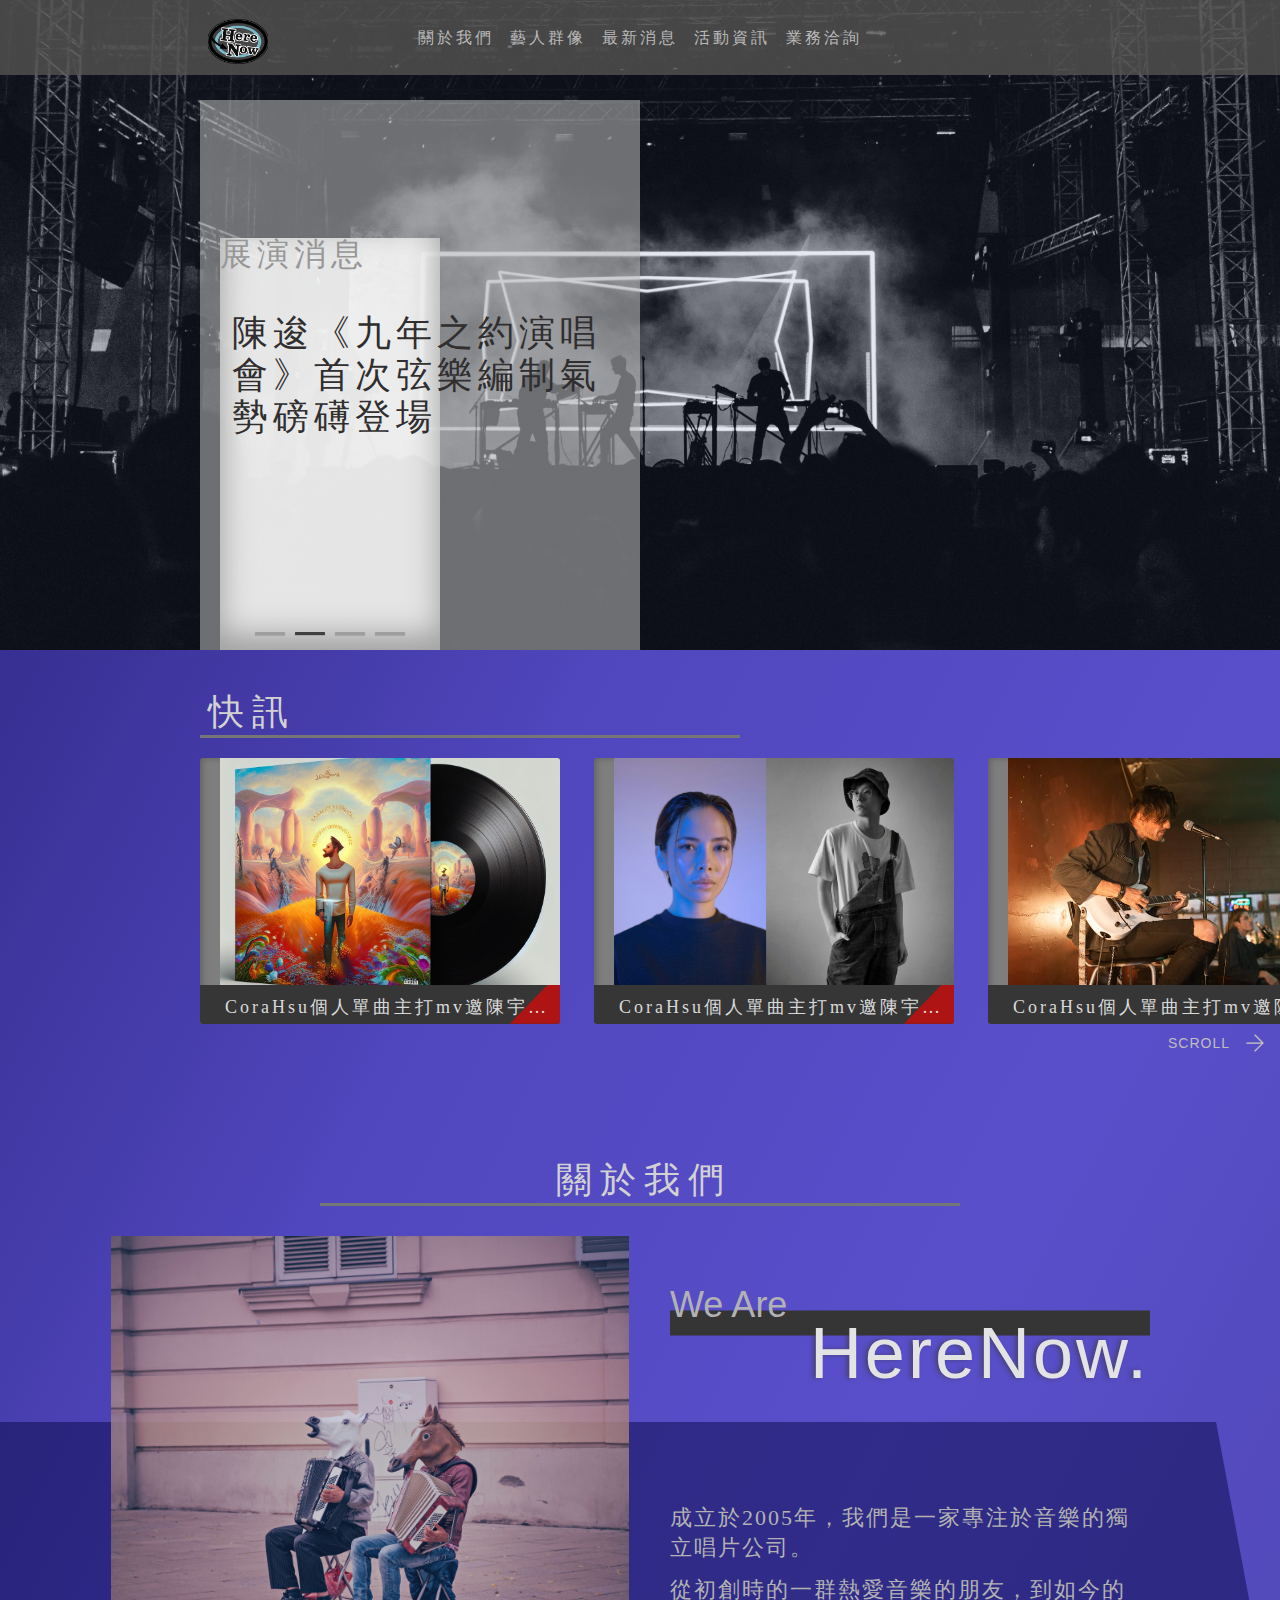
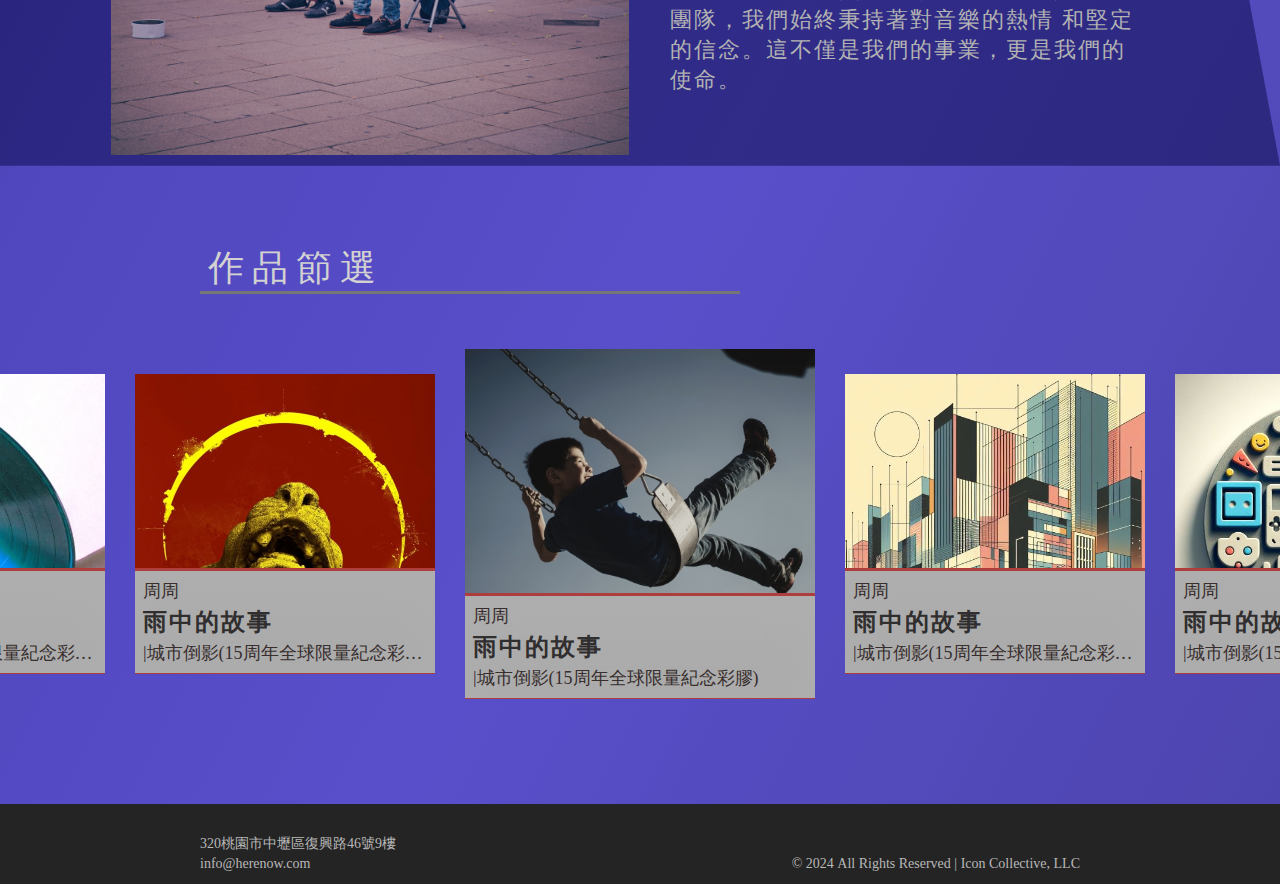
==== index.html @ ae44ec6a "first add file" ====
<!DOCTYPE html>
<html lang="en">
<head>
    <meta charset="UTF-8">
    <meta name="viewport" content="width=device-width, initial-scale=1.0">
    <title>HereNow Music</title>
    <link rel="stylesheet" href="style/reset.css">
    <link rel="stylesheet" href="style/index.css">
    <link rel="stylesheet" href="style/common.css">
    <!-- google fonts -->
    <link rel="preconnect" href="https://fonts.googleapis.com">
    <link rel="preconnect" href="https://fonts.gstatic.com" crossorigin>
    <link href="https://fonts.googleapis.com/css2?family=Noto+Sans+TC:wght@100..900&display=swap" rel="stylesheet">
    <link rel="stylesheet" href="https://fonts.googleapis.com/css2?family=Material+Symbols+Outlined:opsz,wght,FILL,GRAD@24,200,0,0" />
    <!-- google icon -->
    <link rel="stylesheet" href="https://fonts.googleapis.com/css2?family=Material+Symbols+Outlined:opsz,wght,FILL,GRAD@20..48,100..700,0..1,-50..200" />
    <style>
        .material-symbols-outlined {
            font-variation-settings:
            'FILL' 0,
            'wght' 200,
            'GRAD' 0,
            'opsz' 24
            }
        </style>

</head>
<body>
    <header>

        <nav>
            <div class="nav-container">
                <div class="nav-logo"><a href="index.html"><img src="imgs/logo2.png" alt=""></a></div>
                <div class="nav-linkList">
                    <ul>
                        <!-- <li><img src="imgs/logo2.png" width="40px" height="30px" style="padding: 0 10px;"  alt=""></li> -->
                        <li><a href="about.html">關於我們</a></li>
                        <li><a href="artists.html">藝人群像</a></li>
                        <li><a href="#">最新消息</a></li>
                        <li><a href="#">活動資訊</a></li>
                        <li><a href="#">業務洽詢</a></li>
                    </ul>
                </div>
            </div>
        </nav>
    </header>

    <div class="sliderSection">
        <div class="slider-content-container">
            <div class="slider-img">
                <img src="imgs/main_page/slide01.jpg" alt="">
            </div>
            <div class="slider-content">
                <!-- d -->
                <div class="slider-titleBox">
                    <h2>陳逡《九年之約演唱會》首次弦樂編制氣勢磅礡登場</h2>
                    <div class="title-drop"><p>展演消息</p></div>
                    <div class="slider-btns">
                        <div class="slider-btnsWrap">
                            <button class="sliderBtn"></button>
                            <button class="sliderBtn"></button>
                            <button class="sliderBtn"></button>
                            <button class="sliderBtn"></button>

                        </div>
                    </div>
                </div>
            </div>
        </div>
    </div>

    <section class="section-news">
        <div class="section-news-title">
            <h3>快訊</h3>
        </div>
        <div class="section-news-card-wrapper-container">
            <div class="section-news-card-wrapper">
                <div class="news-card">
                    <div class="news-card-img">
                        <img src="imgs/main_page/news01.jpg">
                    </div>
                <div class="news-card-title">
                    <h4>CoraHsu個人單曲主打mv邀陳宇出演</h4>
                    <div class="news-card-title-deco">
                        </div>
                </div>
                </div>
                <div class="news-card">
                    <div class="news-card-img">
                        <img src="imgs/main_page/news02.png">
                    </div>
                <div class="news-card-title">
                    <h4>CoraHsu個人單曲主打mv邀陳宇出演</h4>
                    <div class="news-card-title-deco">
                        </div>
                </div>
                </div>
                <div class="news-card">
                    <div class="news-card-img">
                        <img src="imgs/main_page/news03.jpg">
                    </div>
                <div class="news-card-title">
                    <h4>CoraHsu個人單曲主打mv邀陳宇出演</h4>
                    <div class="news-card-title-deco">
                        </div>
                </div>
                </div>
                <div class="news-card">
                    <div class="news-card-img">
                        <img src="imgs/main_page/news01.jpg">
                    </div>
                <div class="news-card-title">
                    <h4>CoraHsu個人單曲主打mv邀陳宇出演</h4>
                    <div class="news-card-title-deco">
                        </div>
                </div>
                </div>
                <div class="news-card">
                    <div class="news-card-img">
                        <img src="imgs/main_page/news01.jpg">
                    </div>
                <div class="news-card-title">
                    <h4>CoraHsu個人單曲主打mv邀陳宇出演</h4>
                    <div class="news-card-title-deco">
                        </div>
                </div>
                </div>
            </div>

        </div>
        <div class="section-news-wrapper-btn">  
            <div class="scroll-content">
                <span>SCROLL</span>
                
                <span class="material-symbols-outlined news-arrow-icon">arrow_forward</span>
        </div>
        </div>
    </section>











    <section class="section-about">
        <div class="section-about-title">
            <h3>關於我們</h3>
        </div>
        <div class="section-about-content-container">
            <div class="section-about-content">
                <div class="about-content-img">
                    <img src="imgs/main_page/about.png" alt="">
                    <!-- <img src="https://fakeimg.pl/300x300/200"> -->
                </div>
                <div class="about-content-txt">
                    <div class="about-content-txt-slogan">
                        <h3 class="slogan-line-holder">We Are</h3>
                        <h3>HereNow.</h3>
                    </div>
                    <div class="about-content-txt-intro">
                        <p>成立於2005年，我們是一家專注於音樂的獨立唱片公司。
                        </p>
                        <p>從初創時的一群熱愛音樂的朋友，到如今的團隊，我們始終秉持著對音樂的熱情 和堅定的信念。這不僅是我們的事業，更是我們的使命。
                        </p>
                    </div>
                </div>
            </div>
        </div>  
    </section>
    <section class="section-selected">
        <div class="section-selected-title">
            <h3>作品節選</h3>
        </div>
        <div class="section-selected-works-wrapper-container">
            <div class="selected-works-wrapper">
                <div class="works-item">
                    <div class="works-item-img">
                        <img src="imgs/main_page/works/works03_c.jpg">
                    </div>
                    <div class="works-item-info">
                        <p>周周</p>
                        <h4>雨中的故事</h4>
                        <p>|城市倒影(15周年全球限量紀念彩膠)</p>
                    </div>
                </div>
                <div class="works-item">
                    <div class="works-item-img">
                        <img src="imgs/main_page/works/works02_c.jpg">
                    </div>
                    <div class="works-item-info">
                        <p>周周</p>
                        <h4>雨中的故事</h4>
                        <p>|城市倒影(15周年全球限量紀念彩膠)</p>
                    </div>
                </div>
                <div class="works-item">
                    <div class="works-item-img">
                        <img src="imgs/main_page/works/works01_c.jpg">
                    </div>
                    <div class="works-item-info">
                        <p>周周</p>
                        <h4>雨中的故事</h4>
                        <p>|城市倒影(15周年全球限量紀念彩膠)</p>
                    </div>
                </div>
                <div class="works-item">
                    <div class="works-item-img">
                        <img src="imgs/main_page/works/works04_c.jpg">
                    </div>
                    <div class="works-item-info">
                        <p>周周</p>
                        <h4>雨中的故事</h4>
                        <p>|城市倒影(15周年全球限量紀念彩膠)</p>
                    </div>
                </div>
                <div class="works-item">
                    <div class="works-item-img">
                        <img src="imgs/main_page/works/works05_c.jpg">
                    </div>
                    <div class="works-item-info">
                        <p>周周</p>
                        <h4>雨中的故事</h4>
                        <p>|城市倒影(15周年全球限量紀念彩膠)</p>
                    </div>
                </div>

            </div>
            </div>
        </div>    
    </section>

    <footer>
        <nav >
            <div class="footer-navWrapper">
                <div class="footer-nav-info">
                    <p>320桃園市中壢區復興路46號9樓</p>
                    <p>info@herenow.com</p>
                </div>
                <div class="footer-nav-copywright">
                    <p>© 2024 All Rights Reserved | Icon Collective, LLC</p>
                </div>
            </div>
        </nav>
    </footer>

</body>
</html>
---- style/index.css ----
body{
    background-image: linear-gradient(to right bottom, #2a237a, #332b8a, #3d349b, #463dac, #5046bd, #5349c1, #564cc6, #594fca, #564cc3, #534abc, #5047b5, #4d45ae);
    /* height: 1200px; */
}
.slider-section{
    width: 100vw;
    max-width: 100%;
    height: 650px;
    /* border: 1px solid black; */
    background-color: #25295fa1;
    z-index: 0;
    position: relative;
}


.slider-content-container{
    height: calc(650px - 75px);
    background-color: #203b851e;
}


.slider-img{
    width: 100%;
    height: calc(650px);
    overflow: hidden;
    position: absolute;
    top: 0;
    z-index: -1;
    background-color: #1a1a1a;


}
.slider-img img{
    display: block;
    margin: auto;
    max-width: 1920px;
    width: 100%;
    height: 100%;
    object-fit:cover;
    
    
}
.slider-content{
    box-sizing: border-box;
    margin:0 200px;
    height: 100%;
    padding-top: 25px;
}
.slider-titleBox{
    width: 50%;
    height: calc(100% );
    background-color: #b9b9b98f;

    padding: 20px;
    box-sizing: border-box;
    display: flex;
    align-items: center;
    position: relative;

}
.slider-titleBox h2{
    width: fit-content;
    height: fit-content;
    font-size: 36px;
    font-weight: 500;
    color: #302e2e;
    letter-spacing: 5px;
    line-height: 42px;
    z-index: 2;
    padding-left: 12px;
}
.slider-titleBox .title-drop{
    position: absolute;
    width: 50%;
    height: 75%;
    background-color: #ffffffd2;
    bottom: 0;
    box-shadow: inset 0px -14px 30px 1px rgba(138, 138, 138, 0.774);
}
.title-drop p{
    font-size: 32px ;
    letter-spacing: 5px;
    color: rgb(151, 151, 151);
    position: absolute;
    top: 0;
}
.slider-titleBox .slider-btns{
    position: absolute;
    bottom: 0;
    left: 25%;
    padding: 0px 20px;
    padding-bottom: 15px;
    transform: translateX(-75px);
    /* border: 1px solid #000; */
}

.slider-btnsWrap{
    width: 150px;
    height: 3px;
    display: flex;
    column-gap: 10px;
    box-sizing: border-box;
    
}
.slider-btnsWrap button.sliderBtn{
    border-radius: .5px;
    background-color: #9e9e9e;
    width: 40px;
    box-shadow: 0px 1px 1px #6666664f;
}
.slider-btnsWrap button.sliderBtn:nth-child(2){
    background-color: #3f3f3f;
    /* box-shadow: 0px 1px 1px #363636; */
}

.slider-btnsWrap button.sliderBtn:hover{
    background-color: #646464;
    box-shadow: inset 0px 1px 3px #8a8a8ab6;

}
/* section-slider ends */
/* -------------------------------------------- */
/* section-news starts */
.section-news{
    /* background-color: #ffffff21; */
    padding-top: 40px;
    position: relative;
    width: 100%;
}
.section-news-title{
    margin-left: 200px;
}
.section-news-title h3{
    width: 50%;

    display: inline-block;
    border-bottom: 3px solid #767676;
    font-size: 36px;
    letter-spacing: 8px;
    line-height: 45px ;
    text-indent: 8px;
    font-weight: 400;
    color: #d2d2d2;
    position: relative;
}

.section-news-card-wrapper-container{
    /* background-color: #30345f; */
    margin-top: 20px;
    margin-left: 200px;
    overflow-x: scroll;
    padding-bottom: 36px;
    position: relative;
    

}
/* scroll-bar */
.section-news-card-wrapper-container::-webkit-scrollbar{
    
    height: 2px;
}
.section-news-card-wrapper-container::-webkit-scrollbar-track{
    background-color: #f3f3f3a6;
    border-radius: 10px;
    margin-left: 600px;
    margin-right: 0px;
}
.section-news-card-wrapper-container::-webkit-scrollbar-thumb{
    border-radius: 10px;
    width: 30px;
    background-color: rgb(54, 84, 182);}

/* news card  */
.section-news-card-wrapper{
    width: 3000px;
    /* background-color: #fff; */
}
.section-news-wrapper-btn{
    width: 100%;
    height: 15px;
    /* background-color: #6969695e; */
}
.section-news-wrapper-btn .scroll-content{
    position: absolute;
    right: 0;
    bottom: 20px;
    color:#fff;
    display: inline-flex;
    align-items: center;
    /* background-color: #fff; */
    
}
.scroll-content span{
    color: #bebebe;
    
}
.scroll-content span:nth-child(1){
    
    font-size: 14px;
    letter-spacing: 1px;
    font-weight: thin;
    font-family: 'Lucida Sans', 'Lucida Sans Regular', 'Lucida Grande', 'Lucida Sans Unicode', Geneva, Verdana, sans-serif;
}
.scroll-content span:nth-child(2){
    
    font-size: 30px;
    font-weight: 600;
    padding-left: 10px;
    margin-right: 10px;
}

.news-card{
    display: inline-block;
    width: 360px;
    border-radius: 3px;
    margin-right: 30px;
    overflow: hidden;

    background-color: #7e7e7e;
    box-shadow: 0 4px 8px 0 rgba(0, 0, 0, 0.2), 0 6px 20px 0 rgba(0, 0, 0, 0.19);
    box-shadow: inset 2px 0 6px #49494994;
}
.news-card-img{
    padding-left: 20px;
}
.news-card-img img{
    width: 100%;
    aspect-ratio: 3/2;
    object-fit: cover;
    display: block;
}


.news-card-title{
    background-color: #363636;
    padding-top:8px ;
    padding-bottom: 3px;
    position: relative;

}
.news-card-title-deco{
    display: block;
    content: ' ';
    background-color: #af1414;
    width: 50px;
    height: 100%;
    bottom: 0;
    right: 0;
    clip-path: polygon(75% 0%, 100% 0, 100% 100%, 0% 100%);
    z-index: 1;
    position: absolute;
}

.news-card-title h4{
    /* border: 1px solid #000; */
    color: #d9d9d9;
    font-size: 18px;
    text-indent: 5px;
    padding-left: 20px;
    line-height: 28px;
    font-weight: 300;
    letter-spacing: 3px;
    position: relative;
    z-index: 2;

    text-overflow: ellipsis;
    white-space: nowrap;
    overflow:hidden;
}

/* section-news ends */
/* -------------------------------------------- */
/* section-about starts */
.section-about{
    /* background-color: #ffffff21; */
    padding-top: 80px;
    position: relative;
}

.section-about-title{
    /* margin-left: 200px; */
    width: 100%;
    margin: auto;
}

.section-about-title h3{
    /* border: 1px solid #000; */
    width: 50%;
    margin: auto;

    text-align: center;

    display: block;
    border-bottom: 3px solid #767676;
    font-size: 36px;
    letter-spacing: 8px;
    line-height: 45px ;
    text-indent: 8px;
    font-weight: 400;
    color: #d2d2d2;
    position: relative;
}
/* ---about-content */

.section-about-content-container{
    /* display: flex; */
    margin: 0 100px;
    margin-top: 20px;
    box-sizing: border-box;
}
.section-about-content-container::before{
    content: "";
    width: 100%;
    height: 50%;
    background-color: #0e0d4e88;
    position: absolute;
    left: 0;
    bottom: 0;
    z-index: -1;
    clip-path: polygon(0 0, 95% 0%, 100% 100%, 0% 100%);

}
.section-about-content{
    width: 100%;
    display: flex;
}
.about-content-img{
    box-sizing: border-box;
    padding: 1%;
    width: 50%;
    height: 50%;
    /* background-color: #fff; */
    overflow: hidden;
}
.about-content-img img{
    width: 100%;
    height: 100%;
    display: block;
    aspect-ratio: 1/1;
    object-fit: cover;
}

/*-------about-content-txt  */
.about-content-txt{
    width: 50%;
    max-width: 720px;
    /* height: 100%; */
    box-sizing: border-box;
    margin: auto;
    padding: 0 30px;
    /* background-color: #fff; */
    display: flex;
    gap: 80px;
    /* align-items:spa; */
    /* align-content: center; */
    flex-wrap: wrap;
}
.about-content-txt-slogan{
    width: 100%;
} 
.about-content-txt-slogan h3{
    font-family:'Lucida Sans', 'Lucida Sans Regular', 'Lucida Grande', 'Lucida Sans Unicode', Geneva, Verdana, sans-serif;
    font-weight: 500;
    position: relative;
    z-index: 2;
} 
.about-content-txt-slogan .slogan-line-holder::after{
    content: "";
    width: 100%;
    height: 25px;
    background-color: #353535;
    position: absolute;
    bottom: -0px;
    transform: translateY(50%);
    left: 0;
    z-index: -1;
}
/* we are */
.about-content-txt-slogan h3:nth-child(1){
    font-size: 36px;
    /* line-height: 30px; */
    color: #b2b2b2;
}
/* here now */
.about-content-txt-slogan h3:nth-child(2){
    float: right;
    font-size: 72px;
    letter-spacing: 3px;
    line-height: 60px;
    /* margin-top: -1px; */
    padding-bottom: 18px;
    color: #e3e3e3;
    text-shadow: -3px 0px 4px rgba(58, 58, 58, 0.53);

}

.about-content-txt-intro{
    padding: 10px 0;
    padding-right: 10px;
}
.about-content-txt-intro p{
    color: #b2b2b2;
    font-size:22px;
    letter-spacing: 2px;
    line-height: 30px;
    margin-top: 12px;
}




/* section-about ends */
/* -------------------------------------------- */
/* section-selected starts */


.section-selected{
    /* background-color: #ffffff21; */
    padding-top: 80px;
}
.section-selected-title{
    margin-left: 200px;
}

.section-selected-title h3{
    width: 50%;

    display: inline-block;
    border-bottom: 3px solid #767676;
    font-size: 36px;
    letter-spacing: 8px;
    line-height: 45px ;
    text-indent: 8px;
    font-weight: 400;
    color: #d2d2d2;
    position: relative;
}

.section-selected-works-wrapper-container{
    padding: 30px 0px;
    /* width: 100%; */
    overflow-x: hidden;
    /* overflow-y: hidden; */
    /* overflow-x: scroll; */
}
/* .section-selected-works-wrapper-container::-webkit-scrollbar{
    scroll-snap-align: center;
} */
.selected-works-wrapper{

    width: 1800px;
    height: 400px;
    box-sizing: border-box;
    margin-left: calc(-75px - (825px - 50%));
    /* margin-left: calc(-50%); */
    display: flex;
    justify-content: center;
    align-items: center;
    

}
.works-item{
    /* display: inline-block; */
    flex-shrink: none;
    width: 300px;
    height: 300px;
    background-color: #fff;
    position: relative;
    /* margin: auto; */
    margin: 0 15px;
    transition: all .5s;
    overflow: hidden;
}

/* info - hover */
.works-item:hover{
    width: 320px;
    height: 320px;

}
.works-item:hover .works-item-info{
    bottom: -120px;
    opacity: 0;
    transform: rotate(45deg) ;
}




.works-item:nth-child(3){
    /* display: inline-block; */
opacity: 100%;
width: 350px;
height: 350px;
}



.works-item-img{
    width: 100%;
    height: 100%;
    background-color: #1d1d1d;
}
.works-item-img img{
    display: block;
    width: 100%;
    height: 100%;
    object-fit: cover;
}
.works-item-info{
    background-color: #acacac;
    box-shadow: inset -1px 26px 50px -6px #afafaf;

    position: absolute;
    width: 100%;
    bottom: 0;
    /* height: 30%; */
    display: flex;
    flex-wrap: wrap;
    box-sizing: border-box;
    padding: 6px 8px;
    transition: all .8s;
    border-top: 3px solid #af1414bb;
    border-bottom: .5px solid #af1414bb;
    
    
}
.works-item-info p,.works-item-info h4{
    /* background-color: #99999981; */
    width: 100%;
    margin: 5px 0;
}
.works-item-info h4{
    font-size: 24px;
    letter-spacing: 2px;
    color: #302e2e;
    font-weight: 600;
}

.works-item-info p{
    width: 100%;
    font-size: 18px;
    color: #382e2e;
    text-overflow: ellipsis;
    white-space: nowrap;
    overflow:hidden;
}
---- style/common.css ----
*{
    padding: 0;
    margin: 0;
    list-style: none;
    text-decoration: none;
    color: black;   
    font-family: "Noto Sans TC";
    font-weight: 300;
    font-size: 18px;
}
body{
    position: relative;
    background-color: #1c2b81;
    /* height: 2500px; */
}
button{
    background: none;
    border: 0;
    padding: 0;
    margin: 0;
}
header nav{
    box-sizing: border-box;

    background-color: rgba(84, 84, 84, 0.804);
    /* margin-bottom: 40px; */
    height: 75px;
}
header nav .nav-container{
    height: 100%;
    width: 100%;
    /* background-color: rgb(158, 102, 29); */
    width: calc(100vw - 400px);
    display: flex;
    max-width: calc(100% - 400px);
    margin: auto;
}
header .nav-container .nav-logo{
    width: 60px;
    height: 45px;
    /* border: 1px solid #000; */
    padding: 8px;
    /* margin-left: 10px; */
    position: absolute;
    left: 200px;
    top: calc(75px/2 - 53px/2);
}
header .nav-container .nav-logo:hover{
    background-color: #6d6d6d;
    border-radius: 2px;
}
header .nav-container .nav-logo:hover img{
    filter: drop-shadow(0px 0px 3px #9e9e9e);
}


header .nav-container .nav-logo img{
    width: 100%;
    height: 100%;
    object-fit: cover;
    
}
header .nav-linkList{
    /* border: 1px solid #000; */
    height: 30px;
    margin: auto;

}
header .nav-container .nav-linkList ul{
    display: flex;
    height: 30px;
    /* line-height: 60px; */
    justify-content: center;
}
header .nav-linkList ul li{
    /* background-color: #777; */
    
    /* padding: 2px 5px; */
    /* margin:0 5px ; */
    transition: all .3s ease-in;
}
header .nav-linkList ul li a{
    font-size: 16px;
    letter-spacing: 3px;
    line-height: 30px;
    height: 100%;
    color: rgb(185, 185, 185);
    padding: 0 8px;
    display: block;
}
/* .nav-linkList ul li:hover{
    background-color: #6d6d6d;
    color: white;
    border-radius: 3px;
} */
header .nav-linkList ul li:hover a{
    background-color: #6d6d6d;

    color: white;
}

/* footer */
footer{
    margin-top: 50px;
}
footer nav{
    /* display: f; */
    height: auto;
    background-color: #242424;
    padding: 0 200px;
    padding-top: 20px;

}


.footer-navWrapper{
    display: flex;
    justify-content: space-between;
    align-items: flex-end;
    padding: 10px 0;
}

div[class^="footer-nav-"] p{
    color: rgb(184, 184, 184);
    font-size: 14px;
    line-height: 20px;
}
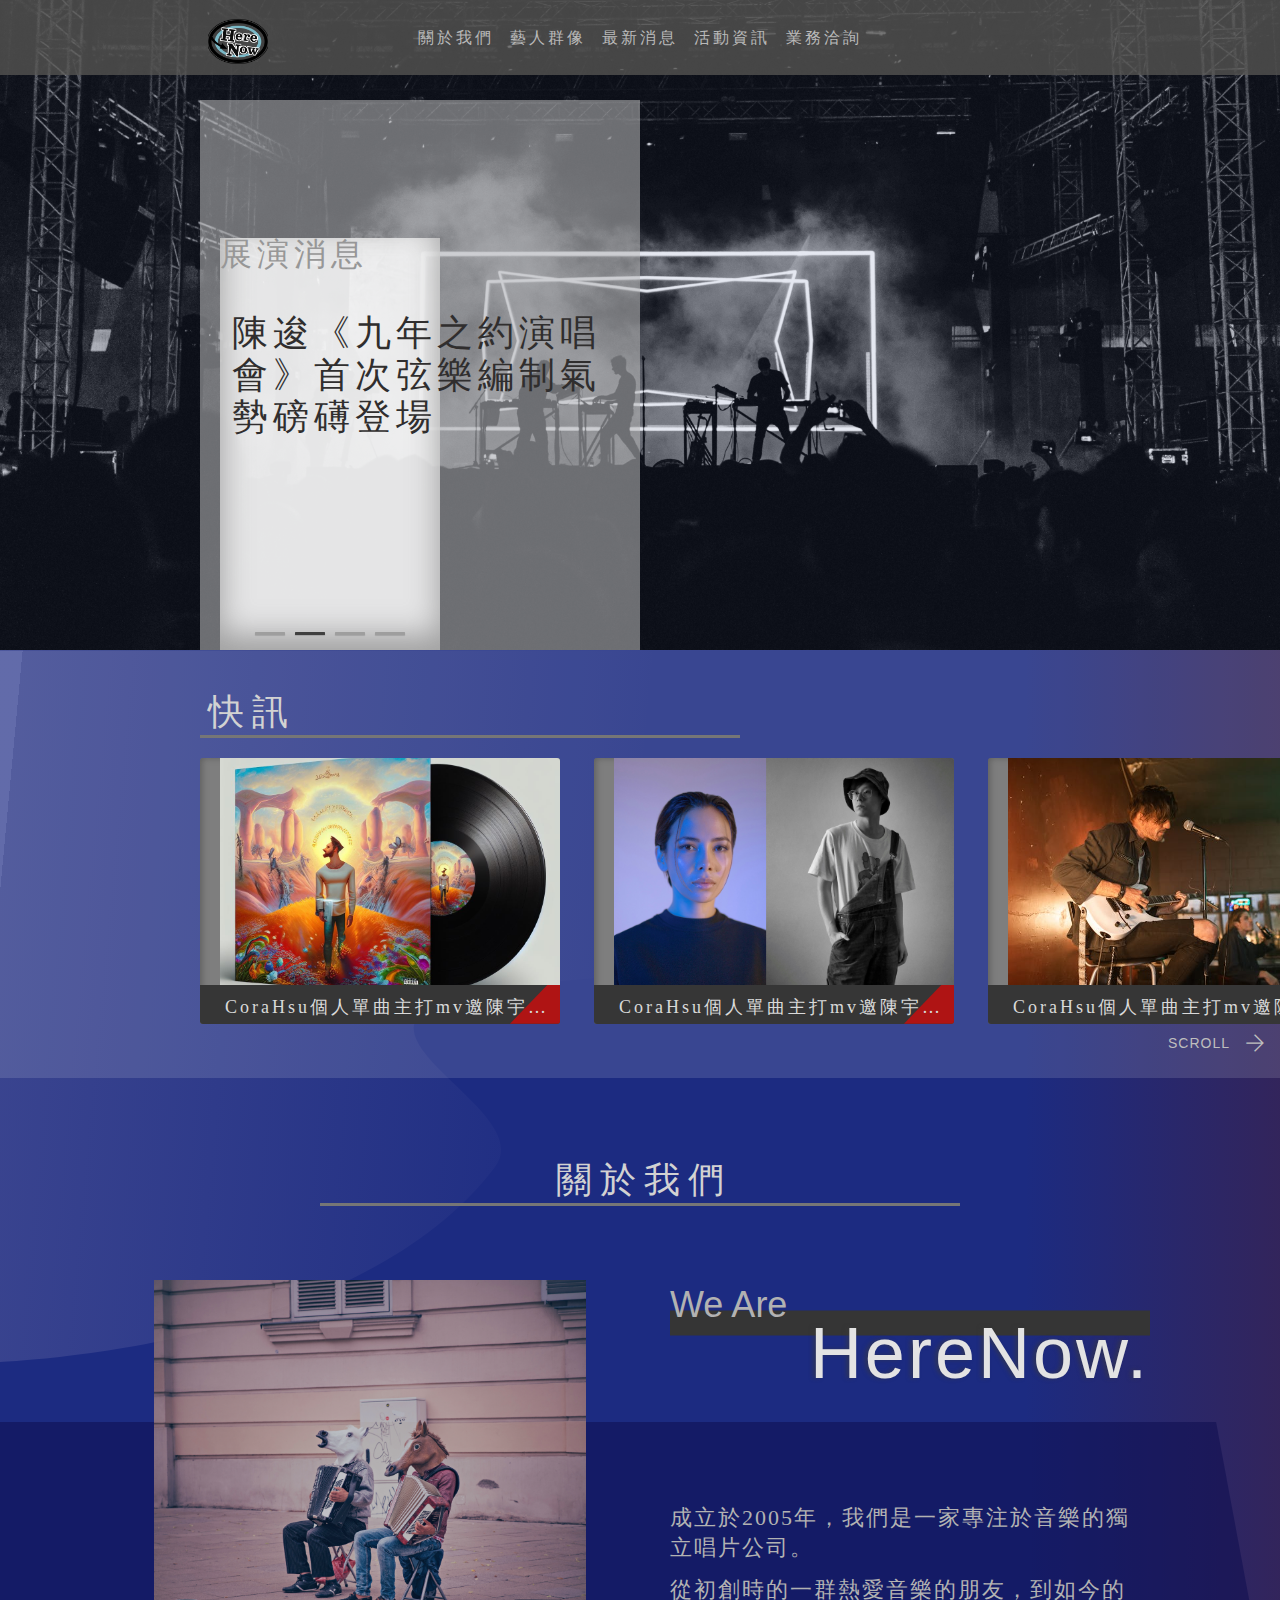
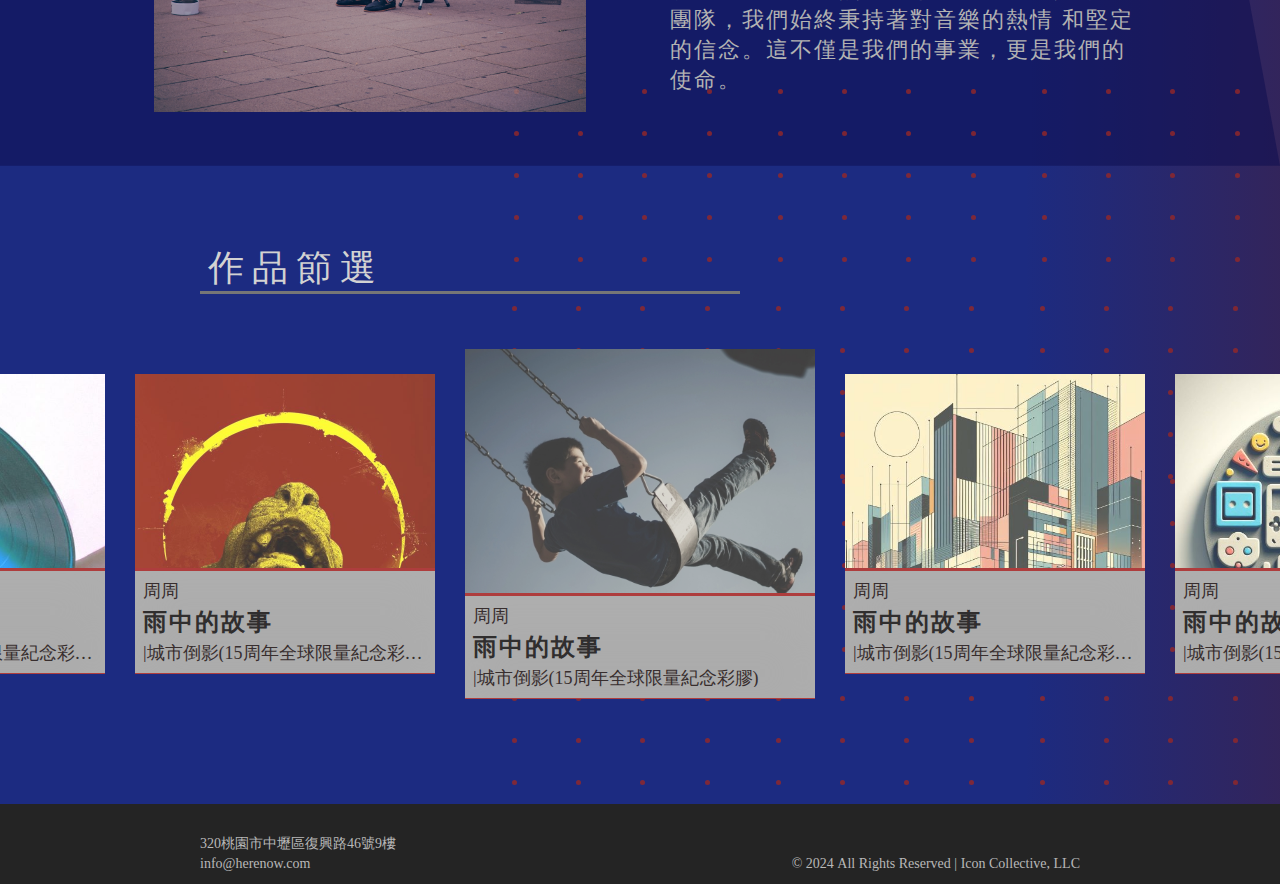
==== commit b73e6828: "fix nav links, add bg drop img for deco" ====
--- a/index.html
+++ b/index.html
@@ -26,6 +26,10 @@
 
 </head>
 <body>
+    <div class="section-news-bg-deco-left"><img src="imgs/bg-drop/bg-blurdrop-left.svg" alt=""></div> 
+    <!-- <div class="section-news-bg-deco-r"><img src="imgs/bg-drop/bg-blurdrop-left.svg" alt=""></div>  -->
+    <div class="body-bg-drop-grdnt"></div>
+
     <header>
 
         <nav>
@@ -70,6 +74,8 @@
     </div>
 
     <section class="section-news">
+
+
         <div class="section-news-title">
             <h3>快訊</h3>
         </div>
@@ -138,15 +144,6 @@
     </section>
 
 
-
-
-
-
-
-
-
-
-
     <section class="section-about">
         <div class="section-about-title">
             <h3>關於我們</h3>
@@ -231,7 +228,8 @@
 
             </div>
             </div>
-        </div>    
+        </div>
+        <div class="section-selected-bg-deco"></div>   
     </section>
 
     <footer>
--- a/style/index.css
+++ b/style/index.css
@@ -1,6 +1,6 @@
 body{
-    background-image: linear-gradient(to right bottom, #2a237a, #332b8a, #3d349b, #463dac, #5046bd, #5349c1, #564cc6, #594fca, #564cc3, #534abc, #5047b5, #4d45ae);
-    /* height: 1200px; */
+    /* background-image: linear-gradient(to right bottom, #2a237a, #332b8a, #3d349b, #463dac, #5046bd, #5349c1, #564cc6, #594fca, #564cc3, #534abc, #5047b5, #4d45ae); */
+    position: relative;
 }
 .slider-section{
     width: 100vw;
@@ -122,10 +122,12 @@
 /* -------------------------------------------- */
 /* section-news starts */
 .section-news{
-    /* background-color: #ffffff21; */
+    background-color: #ffffff21;
     padding-top: 40px;
     position: relative;
     width: 100%;
+    overflow-y: overflow;
+    overflow-x: overflow;
 }
 .section-news-title{
     margin-left: 200px;
@@ -326,7 +328,7 @@
 }
 .about-content-img{
     box-sizing: border-box;
-    padding: 1%;
+    padding: 5%;
     width: 50%;
     height: 50%;
     /* background-color: #fff; */
@@ -438,21 +440,16 @@
 
 .section-selected-works-wrapper-container{
     padding: 30px 0px;
-    /* width: 100%; */
     overflow-x: hidden;
-    /* overflow-y: hidden; */
-    /* overflow-x: scroll; */
-}
-/* .section-selected-works-wrapper-container::-webkit-scrollbar{
-    scroll-snap-align: center;
-} */
+
+}
+
 .selected-works-wrapper{
 
     width: 1800px;
     height: 400px;
     box-sizing: border-box;
     margin-left: calc(-75px - (825px - 50%));
-    /* margin-left: calc(-50%); */
     display: flex;
     justify-content: center;
     align-items: center;
@@ -484,14 +481,17 @@
     transform: rotate(45deg) ;
 }
 
-
+.works-item:hover .works-item-img{
+    opacity: 90%;
+}
 
 
 .works-item:nth-child(3){
     /* display: inline-block; */
-opacity: 100%;
-width: 350px;
-height: 350px;
+    opacity: 100%;
+    width: 350px;
+    height: 350px;
+    opacity: 100%;
 }
 
 
@@ -500,7 +500,9 @@
     width: 100%;
     height: 100%;
     background-color: #1d1d1d;
-}
+    opacity: 80%;
+}
+
 .works-item-img img{
     display: block;
     width: 100%;
@@ -545,3 +547,69 @@
     white-space: nowrap;
     overflow:hidden;
 }
+
+/* BG-DROP */
+.section-news-bg-deco-left{
+    position: absolute;
+    top: 650px;
+    left: 0;
+    /* z-index: -1; */
+    /* background-color: #fff; */
+
+}
+.section-news-bg-deco-left img{
+    display: block;
+    width: 100%;
+    height: 100%;
+    object-fit: cover;
+}
+.section-news-bg-deco-r{
+    position: absolute;
+    top: 50%;
+    right: 0;
+    width: 70%;
+    /* z-index: -1; */
+    /* background-color: #fff; */
+
+}
+.section-news-bg-deco-r img{
+    display: block;
+    width: 100%;
+    height: 100%;
+    object-fit: cover;
+    scale:-1 1 ;
+}
+
+
+
+
+
+/* ------ */
+.section-selected-bg-deco{
+    position: absolute;
+    bottom: 2%;
+    right: 0;
+    z-index: -1;
+    background-image: url(../imgs/bg-drop/bg-reddot-drop.svg) ;
+    
+    opacity: 80%;
+    width: 60%;
+    height: 30%;
+}
+
+.body-bg-drop-grdnt{
+    height: 100%;
+    width: 20%;
+    background: #000;
+    position: absolute;
+    background: linear-gradient(-90deg, rgba(90, 25, 25, 0.36) 0%, rgba(212, 137, 137, 0) 100%);
+    z-index: -1;
+    right: 0;
+    bottom: 0;
+}
+/* .section-selected-bg-deco img{
+    width: 100%;
+    height: 100%;
+    object-fit: cover;
+
+} */
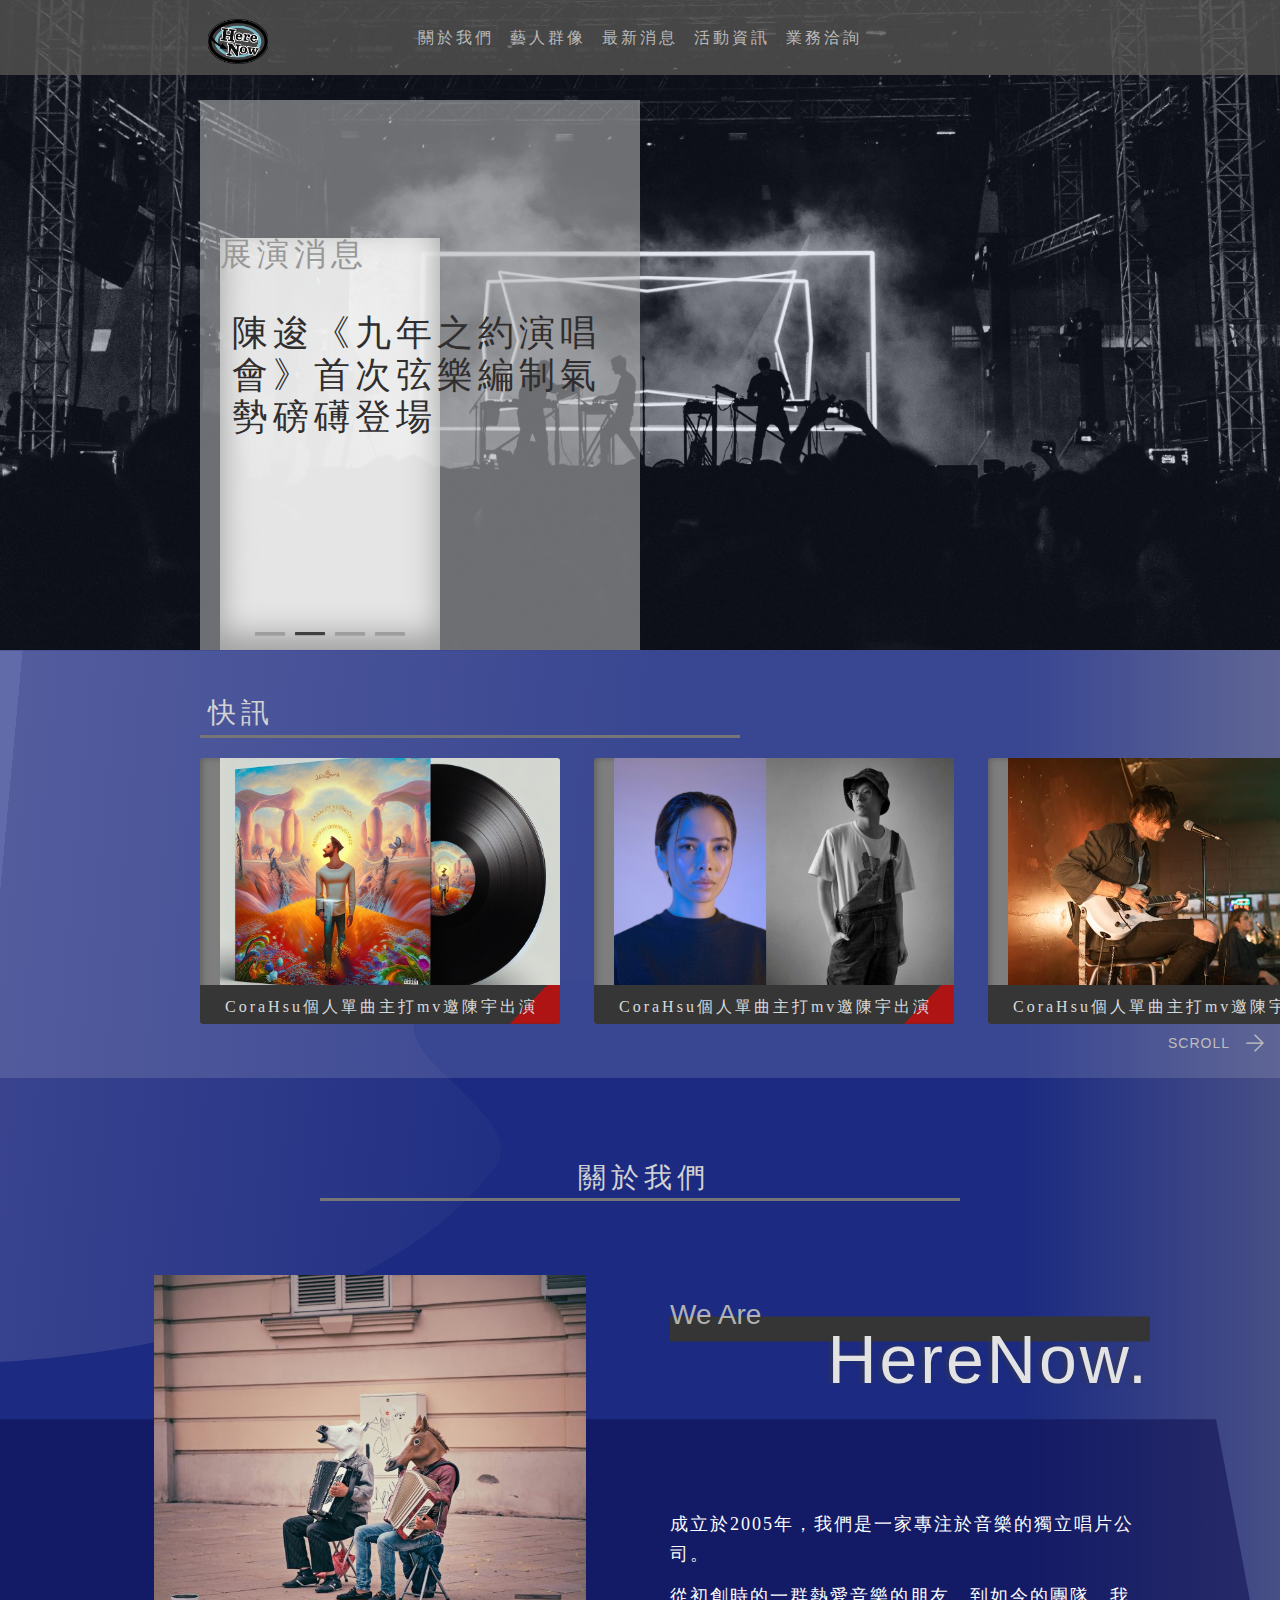
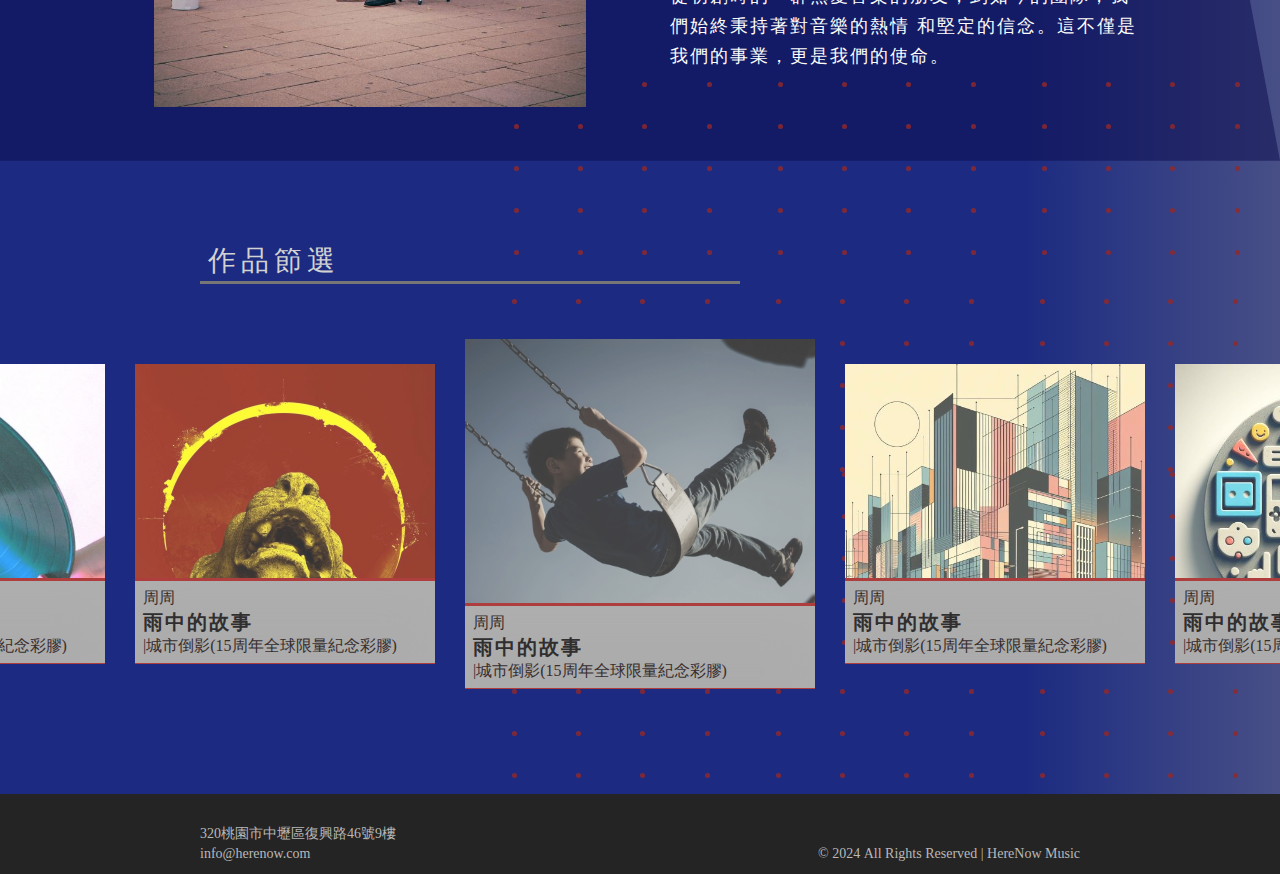
==== commit 8265bd72: "change page title,font color" ====
--- a/index.html
+++ b/index.html
@@ -40,7 +40,7 @@
                         <!-- <li><img src="imgs/logo2.png" width="40px" height="30px" style="padding: 0 10px;"  alt=""></li> -->
                         <li><a href="about.html">關於我們</a></li>
                         <li><a href="artists.html">藝人群像</a></li>
-                        <li><a href="#">最新消息</a></li>
+                        <li><a href="news.html">最新消息</a></li>
                         <li><a href="#">活動資訊</a></li>
                         <li><a href="#">業務洽詢</a></li>
                     </ul>
@@ -151,7 +151,7 @@
         <div class="section-about-content-container">
             <div class="section-about-content">
                 <div class="about-content-img">
-                    <img src="imgs/main_page/about.png" alt="">
+                    <img src="imgs/main_page/about2.jpg" alt="">
                     <!-- <img src="https://fakeimg.pl/300x300/200"> -->
                 </div>
                 <div class="about-content-txt">
@@ -226,7 +226,7 @@
                     </div>
                 </div>
 
-            </div>
+            <!-- </div> -->
             </div>
         </div>
         <div class="section-selected-bg-deco"></div>   
@@ -240,7 +240,7 @@
                     <p>info@herenow.com</p>
                 </div>
                 <div class="footer-nav-copywright">
-                    <p>© 2024 All Rights Reserved | Icon Collective, LLC</p>
+                    <p>© 2024 All Rights Reserved | HereNow Music</p>
                 </div>
             </div>
         </nav>
--- a/style/index.css
+++ b/style/index.css
@@ -137,8 +137,8 @@
 
     display: inline-block;
     border-bottom: 3px solid #767676;
-    font-size: 36px;
-    letter-spacing: 8px;
+    font-size: 28px;
+    letter-spacing: 5px;
     line-height: 45px ;
     text-indent: 8px;
     font-weight: 400;
@@ -256,7 +256,7 @@
 .news-card-title h4{
     /* border: 1px solid #000; */
     color: #d9d9d9;
-    font-size: 18px;
+    font-size: 16px;
     text-indent: 5px;
     padding-left: 20px;
     line-height: 28px;
@@ -294,9 +294,9 @@
 
     display: block;
     border-bottom: 3px solid #767676;
-    font-size: 36px;
-    letter-spacing: 8px;
-    line-height: 45px ;
+    font-size: 28px;
+    letter-spacing: 5px;
+    line-height: 40px ;
     text-indent: 8px;
     font-weight: 400;
     color: #d2d2d2;
@@ -331,7 +331,6 @@
     padding: 5%;
     width: 50%;
     height: 50%;
-    /* background-color: #fff; */
     overflow: hidden;
 }
 .about-content-img img{
@@ -379,14 +378,14 @@
 }
 /* we are */
 .about-content-txt-slogan h3:nth-child(1){
-    font-size: 36px;
+    font-size: 28px;
     /* line-height: 30px; */
     color: #b2b2b2;
 }
 /* here now */
 .about-content-txt-slogan h3:nth-child(2){
     float: right;
-    font-size: 72px;
+    font-size: 68px;
     letter-spacing: 3px;
     line-height: 60px;
     /* margin-top: -1px; */
@@ -401,8 +400,8 @@
     padding-right: 10px;
 }
 .about-content-txt-intro p{
-    color: #b2b2b2;
-    font-size:22px;
+    color: #fcfcfc;
+    font-size:18px;
     letter-spacing: 2px;
     line-height: 30px;
     margin-top: 12px;
@@ -429,9 +428,9 @@
 
     display: inline-block;
     border-bottom: 3px solid #767676;
-    font-size: 36px;
-    letter-spacing: 8px;
-    line-height: 45px ;
+    font-size: 28px;
+    letter-spacing: 5px;
+    line-height: 40px ;
     text-indent: 8px;
     font-weight: 400;
     color: #d2d2d2;
@@ -530,10 +529,10 @@
 .works-item-info p,.works-item-info h4{
     /* background-color: #99999981; */
     width: 100%;
-    margin: 5px 0;
+    margin: 3px 0;
 }
 .works-item-info h4{
-    font-size: 24px;
+    font-size: 20px;
     letter-spacing: 2px;
     color: #302e2e;
     font-weight: 600;
@@ -541,7 +540,7 @@
 
 .works-item-info p{
     width: 100%;
-    font-size: 18px;
+    font-size: 16px;
     color: #382e2e;
     text-overflow: ellipsis;
     white-space: nowrap;
@@ -600,9 +599,9 @@
 .body-bg-drop-grdnt{
     height: 100%;
     width: 20%;
-    background: #000;
-    position: absolute;
-    background: linear-gradient(-90deg, rgba(90, 25, 25, 0.36) 0%, rgba(212, 137, 137, 0) 100%);
+    /* background: #b0b0b0c4; */
+    position: absolute;
+    background: linear-gradient(-90deg, rgba(149, 144, 144, 0.36) 0%, rgba(121, 112, 112, 0) 100%);
     z-index: -1;
     right: 0;
     bottom: 0;
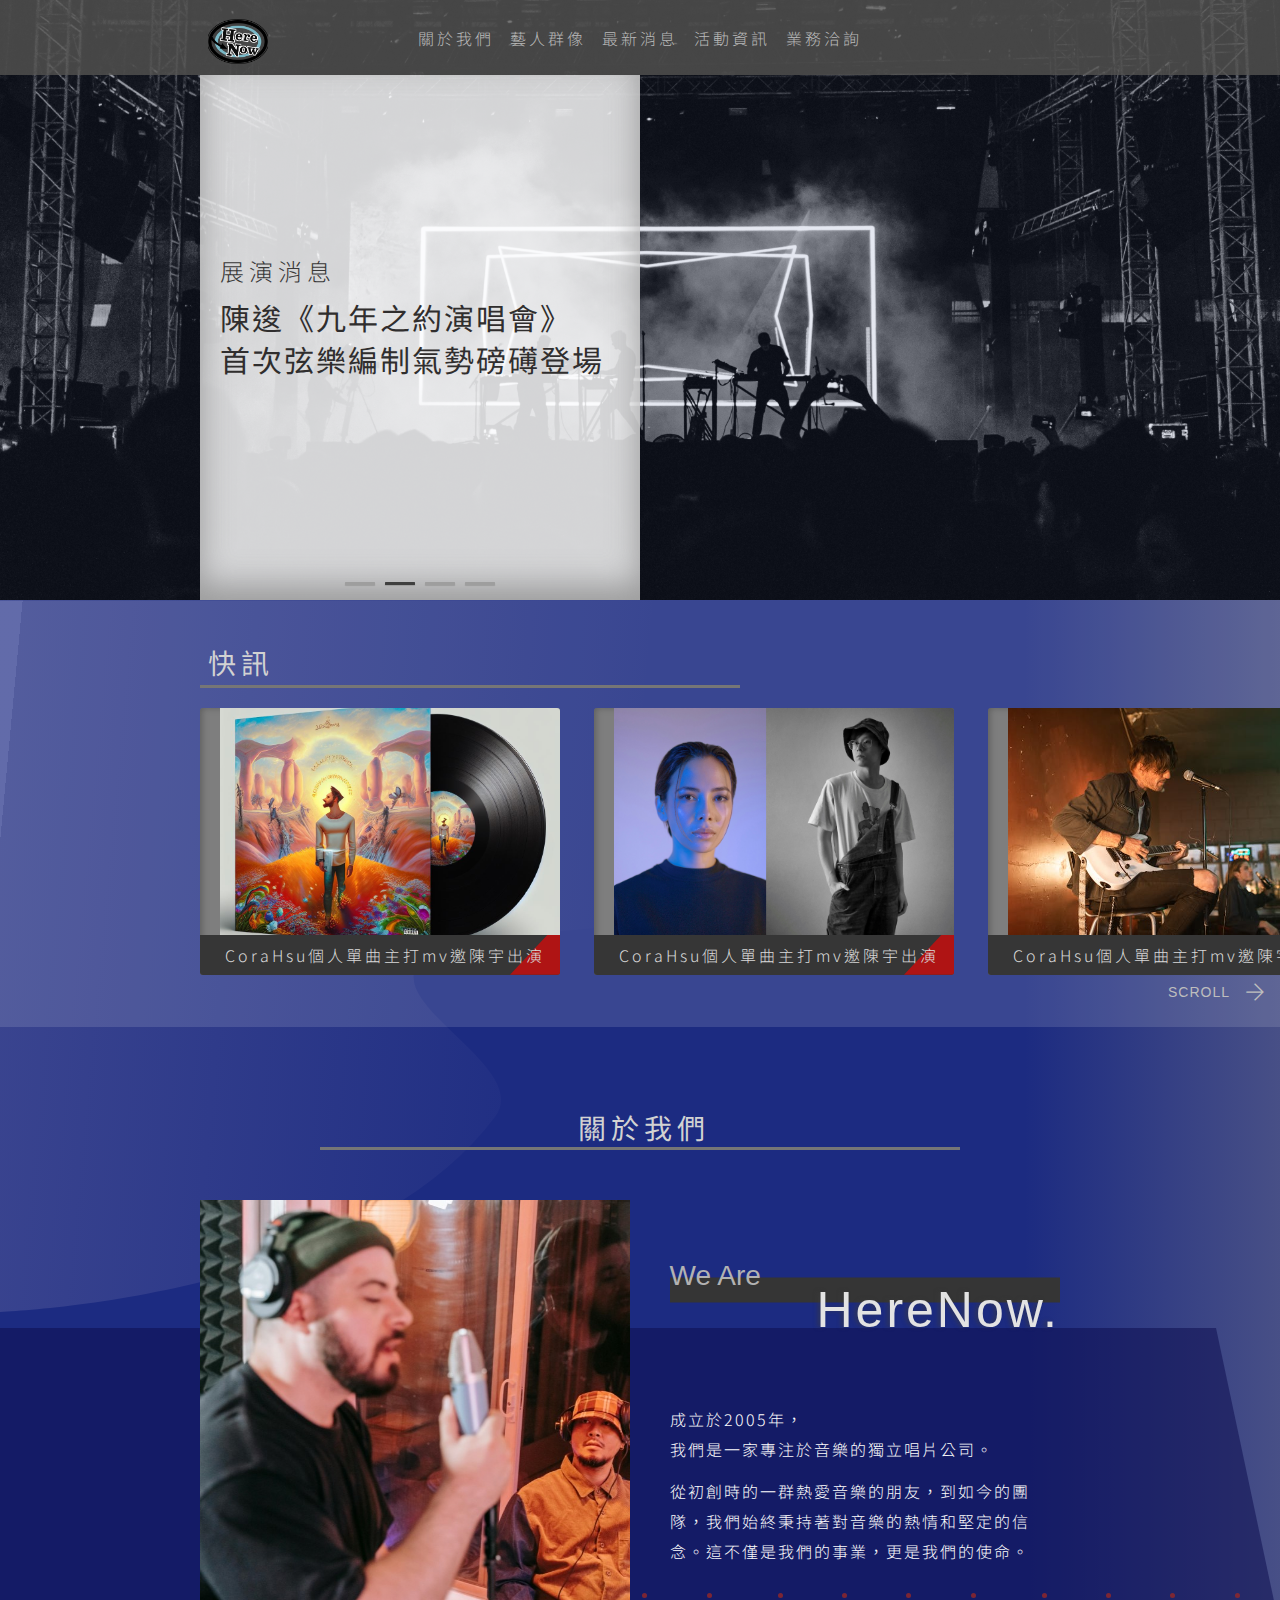
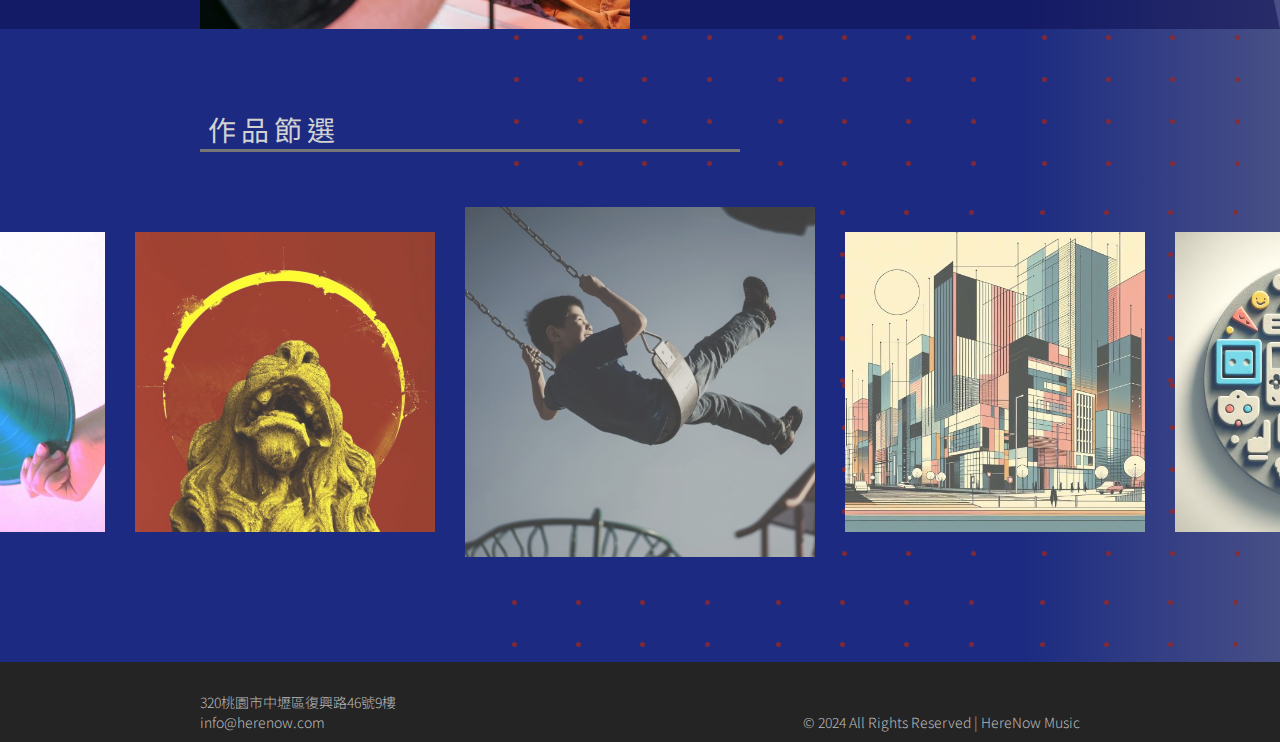
==== commit c6565707: "same style on page banner,font-size fixed" ====
--- a/index.html
+++ b/index.html
@@ -57,7 +57,7 @@
             <div class="slider-content">
                 <!-- d -->
                 <div class="slider-titleBox">
-                    <h2>陳逡《九年之約演唱會》首次弦樂編制氣勢磅礡登場</h2>
+                    <h2>陳逡《九年之約演唱會》<br>首次弦樂編制氣勢磅礡登場</h2>
                     <div class="title-drop"><p>展演消息</p></div>
                     <div class="slider-btns">
                         <div class="slider-btnsWrap">
@@ -151,7 +151,7 @@
         <div class="section-about-content-container">
             <div class="section-about-content">
                 <div class="about-content-img">
-                    <img src="imgs/main_page/about2.jpg" alt="">
+                    <img src="imgs/main_page/about3.jpg" alt="">
                     <!-- <img src="https://fakeimg.pl/300x300/200"> -->
                 </div>
                 <div class="about-content-txt">
@@ -160,9 +160,9 @@
                         <h3>HereNow.</h3>
                     </div>
                     <div class="about-content-txt-intro">
-                        <p>成立於2005年，我們是一家專注於音樂的獨立唱片公司。
+                        <p>成立於2005年，<br>我們是一家專注於音樂的獨立唱片公司。
                         </p>
-                        <p>從初創時的一群熱愛音樂的朋友，到如今的團隊，我們始終秉持著對音樂的熱情 和堅定的信念。這不僅是我們的事業，更是我們的使命。
+                        <p>從初創時的一群熱愛音樂的朋友，到如今的團隊，我們始終秉持著對音樂的熱情和堅定的信念。這不僅是我們的事業，更是我們的使命。
                         </p>
                     </div>
                 </div>
@@ -245,6 +245,6 @@
             </div>
         </nav>
     </footer>
-
+    
 </body>
 </html>--- a/style/index.css
+++ b/style/index.css
@@ -1,3 +1,5 @@
+
+
 body{
     /* background-image: linear-gradient(to right bottom, #2a237a, #332b8a, #3d349b, #463dac, #5046bd, #5349c1, #564cc6, #594fca, #564cc3, #534abc, #5047b5, #4d45ae); */
     position: relative;
@@ -5,7 +7,7 @@
 .slider-section{
     width: 100vw;
     max-width: 100%;
-    height: 650px;
+    height: 600px;
     /* border: 1px solid black; */
     background-color: #25295fa1;
     z-index: 0;
@@ -14,14 +16,14 @@
 
 
 .slider-content-container{
-    height: calc(650px - 75px);
+    height: calc(600px - 75px);
     background-color: #203b851e;
 }
 
 
 .slider-img{
     width: 100%;
-    height: calc(650px);
+    height: calc(600px);
     overflow: hidden;
     position: absolute;
     top: 0;
@@ -44,12 +46,14 @@
     box-sizing: border-box;
     margin:0 200px;
     height: 100%;
-    padding-top: 25px;
 }
 .slider-titleBox{
     width: 50%;
     height: calc(100% );
-    background-color: #b9b9b98f;
+    /* background-color: #b9b9b98f; */
+    background-color: #ffffffd2;
+
+    box-shadow: inset 0px -14px 30px 1px rgba(138, 138, 138, 0.774);
 
     padding: 20px;
     box-sizing: border-box;
@@ -61,34 +65,37 @@
 .slider-titleBox h2{
     width: fit-content;
     height: fit-content;
-    font-size: 36px;
-    font-weight: 500;
+    font-size: 30px;
+    font-weight: 400;
     color: #302e2e;
-    letter-spacing: 5px;
+    letter-spacing: 2px;
     line-height: 42px;
     z-index: 2;
-    padding-left: 12px;
+    /* padding-left: 12px; */
 }
 .slider-titleBox .title-drop{
-    position: absolute;
-    width: 50%;
-    height: 75%;
-    background-color: #ffffffd2;
+
+    position: absolute;
+    width: 100%;
+    height: 65%;
+    /* background-color: #ffffffd2; */
     bottom: 0;
-    box-shadow: inset 0px -14px 30px 1px rgba(138, 138, 138, 0.774);
+    left: 0;
+    /* box-shadow: inset 0px -14px 30px 1px rgba(138, 138, 138, 0.774); */
 }
 .title-drop p{
-    font-size: 32px ;
+    font-size: 24px ;
     letter-spacing: 5px;
-    color: rgb(151, 151, 151);
+    color: rgb(57, 56, 56);
     position: absolute;
     top: 0;
+    margin-left: 20px;
 }
 .slider-titleBox .slider-btns{
     position: absolute;
     bottom: 0;
-    left: 25%;
-    padding: 0px 20px;
+    left: 50%;
+    /* padding: 0px 20px; */
     padding-bottom: 15px;
     transform: translateX(-75px);
     /* border: 1px solid #000; */
@@ -235,8 +242,6 @@
 
 .news-card-title{
     background-color: #363636;
-    padding-top:8px ;
-    padding-bottom: 3px;
     position: relative;
 
 }
@@ -259,7 +264,7 @@
     font-size: 16px;
     text-indent: 5px;
     padding-left: 20px;
-    line-height: 28px;
+    line-height: 40px;
     font-weight: 300;
     letter-spacing: 3px;
     position: relative;
@@ -283,6 +288,7 @@
     /* margin-left: 200px; */
     width: 100%;
     margin: auto;
+    margin-bottom: 50px;
 }
 
 .section-about-title h3{
@@ -306,7 +312,7 @@
 
 .section-about-content-container{
     /* display: flex; */
-    margin: 0 100px;
+    margin: 0 200px;
     margin-top: 20px;
     box-sizing: border-box;
 }
@@ -327,11 +333,13 @@
     display: flex;
 }
 .about-content-img{
-    box-sizing: border-box;
-    padding: 5%;
+    background-color: #fff;
+    box-sizing: border-box;
+    /* padding: 5%; */
     width: 50%;
     height: 50%;
     overflow: hidden;
+    margin-right: 20px;
 }
 .about-content-img img{
     width: 100%;
@@ -345,16 +353,14 @@
 .about-content-txt{
     width: 50%;
     max-width: 720px;
-    /* height: 100%; */
-    box-sizing: border-box;
-    margin: auto;
-    padding: 0 30px;
-    /* background-color: #fff; */
+    box-sizing: border-box;
+    padding: 0 20px;
     display: flex;
-    gap: 80px;
-    /* align-items:spa; */
-    /* align-content: center; */
+    flex-direction: column;
+    justify-content: space-evenly;
+
     flex-wrap: wrap;
+
 }
 .about-content-txt-slogan{
     width: 100%;
@@ -384,24 +390,25 @@
 }
 /* here now */
 .about-content-txt-slogan h3:nth-child(2){
+    
     float: right;
-    font-size: 68px;
+    font-size: 50px;
     letter-spacing: 3px;
-    line-height: 60px;
+    line-height: 40px;
     /* margin-top: -1px; */
-    padding-bottom: 18px;
+    /* padding-bottom: 18px; */
     color: #e3e3e3;
     text-shadow: -3px 0px 4px rgba(58, 58, 58, 0.53);
 
 }
 
 .about-content-txt-intro{
-    padding: 10px 0;
-    padding-right: 10px;
+    padding: 1px 0;
+    /* padding-right: 10px; */
 }
 .about-content-txt-intro p{
     color: #fcfcfc;
-    font-size:18px;
+    font-size:16px;
     letter-spacing: 2px;
     line-height: 30px;
     margin-top: 12px;
@@ -467,6 +474,11 @@
     transition: all .5s;
     overflow: hidden;
 }
+.works-item:hover .works-item-info{
+    bottom: 0px;
+    opacity: 100%;
+    transform: rotate(0deg) ;
+}
 
 /* info - hover */
 .works-item:hover{
@@ -474,7 +486,7 @@
     height: 320px;
 
 }
-.works-item:hover .works-item-info{
+.works-item .works-item-info{
     bottom: -120px;
     opacity: 0;
     transform: rotate(45deg) ;
@@ -550,7 +562,7 @@
 /* BG-DROP */
 .section-news-bg-deco-left{
     position: absolute;
-    top: 650px;
+    top: 600px;
     left: 0;
     /* z-index: -1; */
     /* background-color: #fff; */
--- a/style/common.css
+++ b/style/common.css
@@ -4,14 +4,15 @@
     list-style: none;
     text-decoration: none;
     color: black;   
-    font-family: "Noto Sans TC";
-    font-weight: 300;
-    font-size: 18px;
 }
 body{
     position: relative;
     background-color: #1c2b81;
     /* height: 2500px; */
+    font-family: "Noto Sans TC";
+    font-weight: 300;
+    font-size: 18px;
+
 }
 button{
     background: none;
@@ -44,13 +45,13 @@
     position: absolute;
     left: 200px;
     top: calc(75px/2 - 53px/2);
+    transition: .2s;
 }
 header .nav-container .nav-logo:hover{
-    background-color: #6d6d6d;
-    border-radius: 2px;
+    transform: rotate(8deg) scale(1.1);
 }
 header .nav-container .nav-logo:hover img{
-    filter: drop-shadow(0px 0px 3px #9e9e9e);
+    filter: drop-shadow(0px 0px 1px #1a1a1a);
 }
 
 
